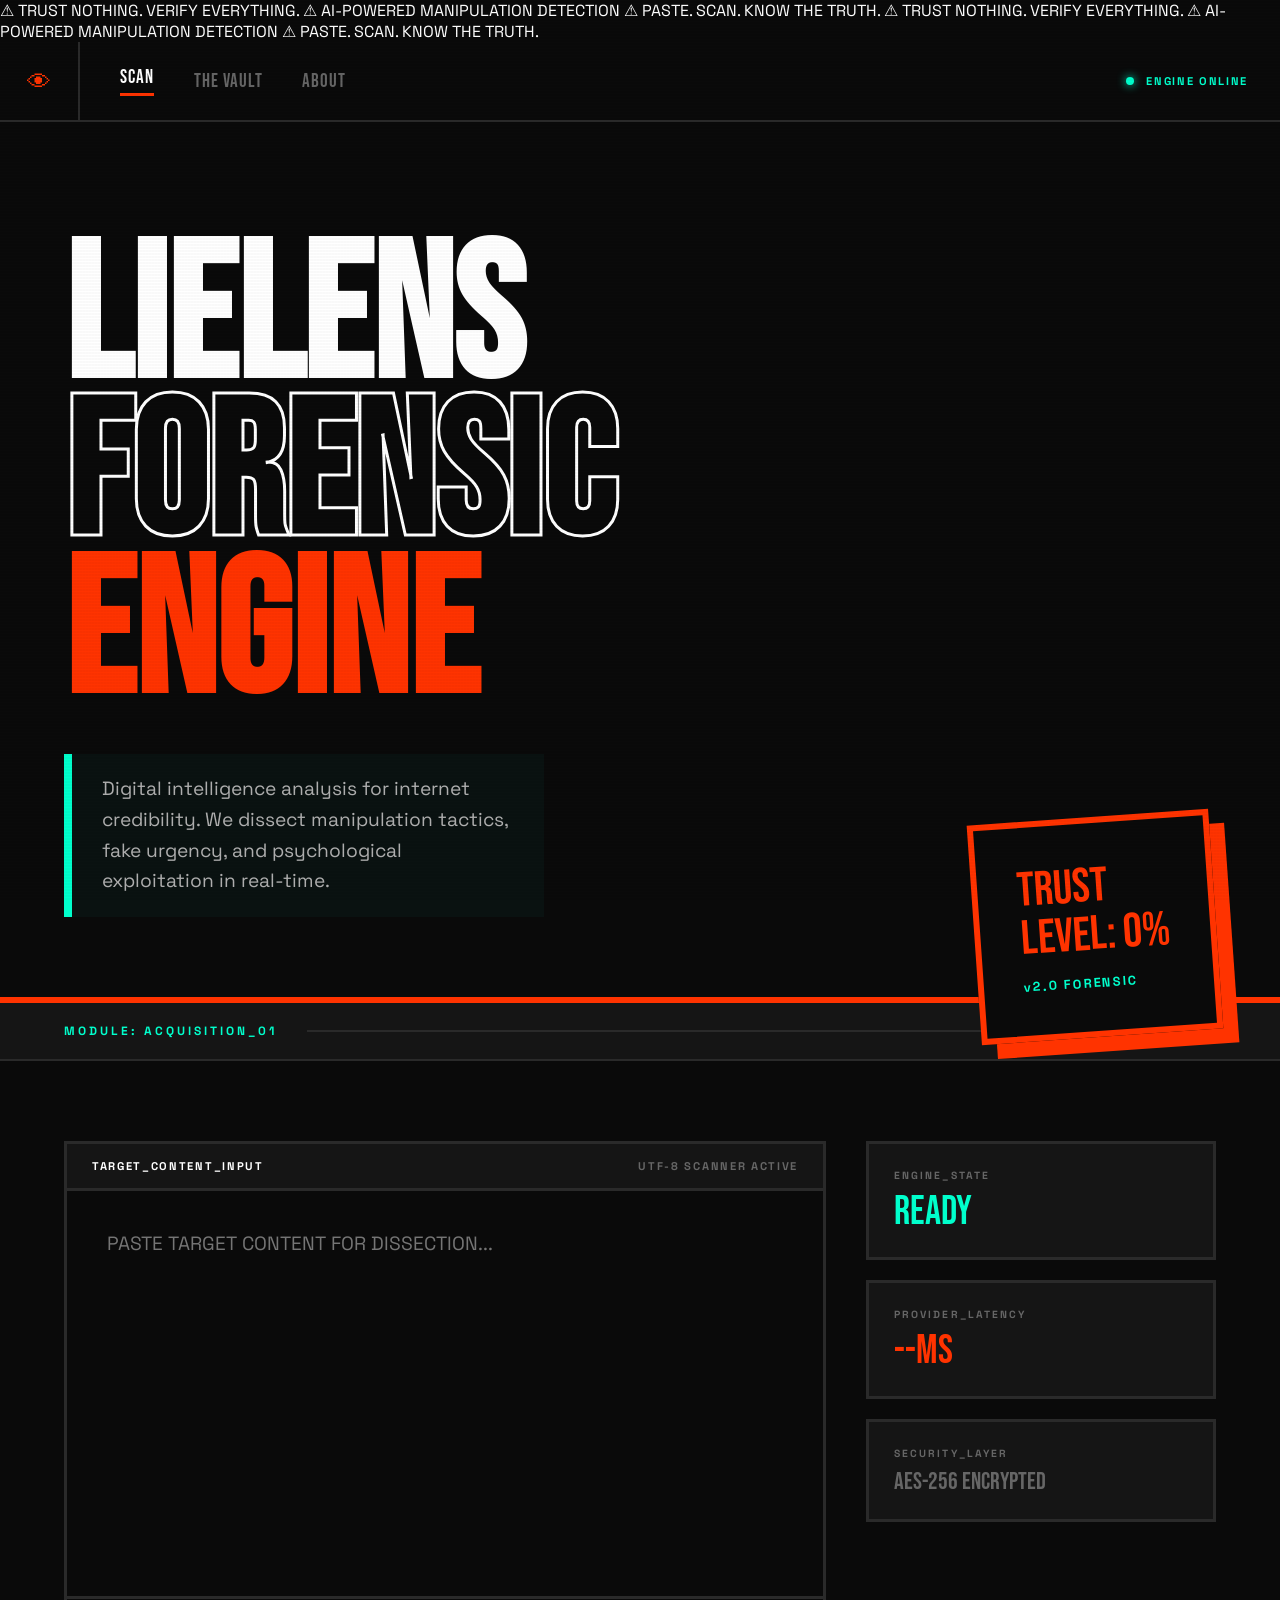
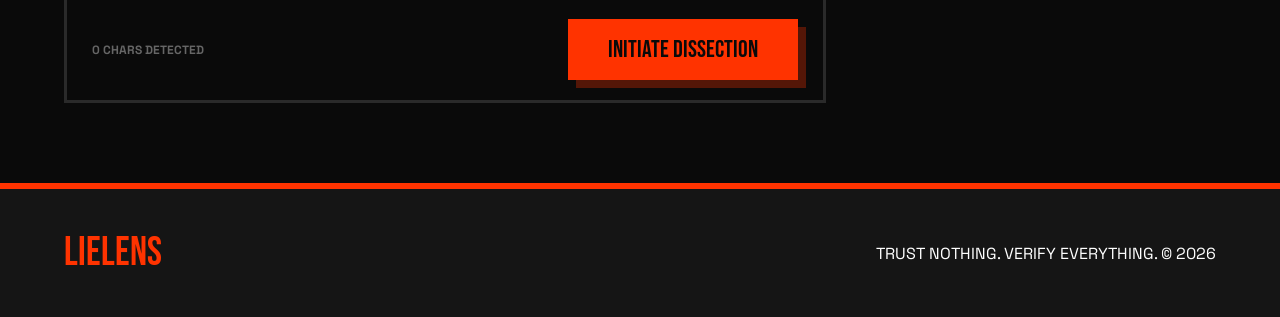
==== static/index.html @ 22c69332 "feat: finalize high-fidelity cyber-brutalist forensic engine v2.0" ====
<!DOCTYPE html>
<html lang="en">
<head>
    <meta charset="UTF-8">
    <meta name="viewport" content="width=device-width, initial-scale=1.0">
    <title>LIELENS | Digital Forensic Engine</title>
    <meta name="description" content="LieLens is an AI-powered internet credibility and manipulation analysis system. Detect scams, fake urgency, and manipulation in seconds.">
    <link rel="preconnect" href="https://fonts.googleapis.com">
    <link rel="preconnect" href="https://fonts.gstatic.com" crossorigin>
    <link href="https://fonts.googleapis.com/css2?family=Bebas+Neue&family=Space+Grotesk:wght@400;500;700&display=swap" rel="stylesheet">
    <script src="https://js.puter.com/v2/"></script>
    <link rel="stylesheet" href="/static/styles.css">
</head>
<body>

    <!-- TICKER BAR -->
    <div class="ticker-bar">
        <div class="ticker-content">
            <span>⚠ TRUST NOTHING. VERIFY EVERYTHING.</span>
            <span>⚠ AI-POWERED MANIPULATION DETECTION</span>
            <span>⚠ PASTE. SCAN. KNOW THE TRUTH.</span>
            <span>⚠ TRUST NOTHING. VERIFY EVERYTHING.</span>
            <span>⚠ AI-POWERED MANIPULATION DETECTION</span>
            <span>⚠ PASTE. SCAN. KNOW THE TRUTH.</span>
        </div>
    </div>

    <!-- NAV -->
    <nav class="nav-grid">
        <div class="nav-logo">
            <span class="logo-icon">👁</span>
        </div>
        <div class="nav-links">
            <a href="/static/index.html" class="nav-link active">SCAN</a>
            <a href="/static/vault.html" class="nav-link">THE VAULT</a>
            <a href="/static/about.html" class="nav-link">ABOUT</a>
        </div>
        <div class="nav-status">
            <span class="status-dot"></span> ENGINE ONLINE
        </div>
    </nav>

    <!-- HERO — ASYMMETRICAL POSTER -->
    <section class="hero">
        <div class="hero-content">
            <h1 class="hero-title">
                <span class="title-line">LIELENS</span>
                <span class="title-line title-outline">FORENSIC</span>
                <span class="title-line title-accent">ENGINE</span>
            </h1>
            <p class="hero-subtitle">Digital intelligence analysis for internet credibility. We dissect manipulation tactics, fake urgency, and psychological exploitation in real-time.</p>
        </div>
        
        <div class="hero-badge">
            <div class="badge-inner">
                <span class="badge-text" style="font-family: var(--font-display); font-size: 3rem; color: var(--neon-red); line-height: 1;">TRUST<br>LEVEL: 0%</span>
                <span class="badge-version" style="display: block; font-family: var(--font-body); font-weight: 700; font-size: 0.8rem; letter-spacing: 0.15em; color: var(--neon-cyan); margin-top: 15px;">v2.0 FORENSIC</span>
            </div>
        </div>
    </section>

    <!-- SECTION DIVIDER -->
    <div class="section-divider">
        <span class="divider-label">MODULE: ACQUISITION_01</span>
        <div style="height: 2px; background: var(--border-dim); width: 100%;"></div>
        <span class="divider-label">STATUS: READY</span>
    </div>

    <!-- INSTRUMENT PANEL -->
    <section class="analysis-section">
        <div class="input-panel">
            <div class="panel-header">
                <div class="panel-tag">TARGET_CONTENT_INPUT</div>
                <div class="panel-tag" style="color: var(--text-dim);">UTF-8 SCANNER ACTIVE</div>
            </div>
            
            <textarea id="target-content" placeholder="PASTE TARGET CONTENT FOR DISSECTION..."></textarea>
            
            <div class="input-footer" style="padding: 20px 25px; border-top: 3px solid var(--border-dim); display: flex; justify-content: space-between; align-items: center;">
                <div id="char-count" class="char-count" style="font-family: var(--font-body); font-size: 0.75rem; color: var(--text-dim); font-weight: 700;">0 CHARS DETECTED</div>
                <button class="analyze-btn" id="analyze-btn">INITIATE DISSECTION</button>
            </div>
        </div>

        <aside class="input-sidebar">
            <div class="sidebar-module">
                <span class="module-label">ENGINE_STATE</span>
                <span id="state-val" class="module-value" style="color: var(--neon-cyan);">READY</span>
            </div>
            <div class="sidebar-module">
                <span class="module-label">PROVIDER_LATENCY</span>
                <span id="latency-val" class="module-value">--ms</span>
            </div>
            <div class="sidebar-module">
                <span class="module-label">SECURITY_LAYER</span>
                <span class="module-value" style="font-size: 1.5rem; color: var(--text-dim);">AES-256 ENCRYPTED</span>
            </div>
        </aside>
    </section>

    <!-- RESULTS -->
    <div id="results-section" class="results-section hidden">
        
        <!-- DIVIDER -->
        <div class="section-divider">
            <div class="divider-label">FORENSIC REPORT</div>
            <div class="divider-line red"></div>
        </div>

        <!-- SCORE GRID -->
        <div class="score-grid">
            <div class="score-card" id="credibility-card">
                <div class="score-label">CREDIBILITY</div>
                <div class="score-value" id="credibility-score">--</div>
                <div class="score-bar-track">
                    <div class="score-bar-fill" id="credibility-bar"></div>
                </div>
            </div>
            <div class="score-card" id="manipulation-card">
                <div class="score-label">MANIPULATION</div>
                <div class="score-value" id="manipulation-score">--</div>
                <div class="score-bar-track">
                    <div class="score-bar-fill" id="manipulation-bar"></div>
                </div>
            </div>
            <div class="score-card" id="ai-card">
                <div class="score-label">AI-GENERATED</div>
                <div class="score-value" id="ai-score">--</div>
                <div class="score-bar-track">
                    <div class="score-bar-fill" id="ai-bar"></div>
                </div>
            </div>
            <div class="score-card risk-card" id="risk-card">
                <div class="score-label">RISK LEVEL</div>
                <div class="risk-badge" id="risk-badge">--</div>
            </div>
        </div>

        <!-- TACTICS -->
        <div class="tactics-panel">
            <div class="panel-header">
                <span class="panel-tag cyan">DETECTED</span>
                <span class="panel-label">MANIPULATION TACTICS</span>
            </div>
            <div class="tactics-grid" id="tactics-grid">
                <!-- Filled by JS -->
            </div>
        </div>

        <!-- REASONING -->
        <div class="reasoning-panel">
            <div class="panel-header">
                <span class="panel-tag cyan">OUTPUT</span>
                <span class="panel-label">REASONING ENGINE</span>
            </div>
            <div class="reasoning-content" id="reasoning-content">
                <!-- Filled by JS -->
            </div>
        </div>
    </div>

    <!-- LOADING OVERLAY -->
    <div id="loading-overlay" class="loading-overlay hidden">
        <div class="loading-content">
            <div class="scanner-lines"></div>
            <div class="loading-text">
                <span class="loading-title">SCANNING TARGET</span>
                <span class="loading-sub" id="loading-status">INITIALIZING FORENSIC ENGINE...</span>
            </div>
        </div>
    </div>

    <!-- FOOTER -->
    <footer class="footer-grid">
        <div class="footer-brand">LIELENS</div>
        <div class="footer-copy">TRUST NOTHING. VERIFY EVERYTHING. © 2026</div>
    </footer>

    <script src="/static/app.js"></script>
</body>
</html>
---- static/styles.css ----
/* 
   LIELENS FORENSIC ENGINE — MASTER STYLESHEET 
   AESTHETIC: CYBER BRUTALIST / INDUSTRIAL FORENSIC
*/

:root {
    /* COLORS — VOID & NEON */
    --bg-void: #0a0a0a;
    --bg-charcoal: #151515;
    --text-primary: #ffffff;
    --text-secondary: #b0b0b0;
    --text-dim: #666666;
    
    --neon-red: #ff3300;
    --neon-red-dim: #881100;
    --neon-cyan: #00ffcc;
    --neon-cyan-dim: #008866;
    
    --border-dim: #2a2a2a;
    
    /* TYPOGRAPHY */
    --font-display: 'Bebas Neue', sans-serif;
    --font-body: 'Space Grotesk', sans-serif;
}

/* ============================
   CORE RESET & TEXTURE
   ============================ */
* {
    margin: 0;
    padding: 0;
    box-sizing: border-box;
}

body {
    background-color: var(--bg-void);
    color: var(--text-primary);
    font-family: var(--font-body);
    overflow-x: hidden;
    -webkit-font-smoothing: antialiased;
    position: relative;
}

/* NOISE & GRAIN OVERLAY */
body::before {
    content: "";
    position: fixed;
    top: -100%;
    left: -100%;
    width: 300%;
    height: 300%;
    background-image: url("https://www.transparenttextures.com/patterns/asfalt-dark.png");
    opacity: 0.15;
    pointer-events: none;
    z-index: 9999;
}

/* SCANLINE EFFECT */
body::after {
    content: "";
    position: fixed;
    top: 0;
    left: 0;
    width: 100%;
    height: 100%;
    background: linear-gradient(
        rgba(18, 16, 16, 0) 50%, 
        rgba(0, 0, 0, 0.1) 50%
    ), linear-gradient(
        90deg, 
        rgba(255, 0, 0, 0.02), 
        rgba(0, 255, 0, 0.01), 
        rgba(0, 0, 255, 0.02)
    );
    background-size: 100% 3px, 3px 100%;
    pointer-events: none;
    z-index: 9998;
    opacity: 0.2;
}

::selection {
    background: var(--neon-red);
    color: var(--bg-void);
}

/* ============================
   NAVIGATION
   ============================ */
.nav-grid {
    display: grid;
    grid-template-columns: 80px 1fr 200px;
    height: 80px;
    border-bottom: 2px solid var(--border-dim);
    background: var(--bg-void);
    position: sticky;
    top: 0;
    z-index: 1000;
}

.nav-logo {
    display: flex;
    align-items: center;
    justify-content: center;
    border-right: 2px solid var(--border-dim);
    font-size: 1.5rem;
    color: var(--neon-red);
}

.nav-links {
    display: flex;
    align-items: center;
    padding-left: 40px;
}

.nav-link {
    font-family: var(--font-display);
    font-size: 1.2rem;
    color: var(--text-dim);
    text-decoration: none;
    margin-right: 40px;
    letter-spacing: 0.05em;
    transition: color 0.2s;
}

.nav-link:hover, .nav-link.active {
    color: var(--text-primary);
}

.nav-link.active {
    border-bottom: 3px solid var(--neon-red);
    padding-bottom: 4px;
}

.nav-status {
    display: flex;
    align-items: center;
    justify-content: flex-end;
    padding-right: 32px;
    font-size: 0.7rem;
    font-weight: 700;
    letter-spacing: 0.15em;
    color: var(--neon-cyan);
}

.status-dot {
    width: 8px;
    height: 8px;
    background: var(--neon-cyan);
    border-radius: 50%;
    margin-right: 12px;
    box-shadow: 0 0 10px var(--neon-cyan);
    animation: pulse 2s infinite;
}

@keyframes pulse {
    0% { opacity: 1; }
    50% { opacity: 0.4; }
    100% { opacity: 1; }
}

/* ============================
   HERO SECTIONS
   ============================ */
.hero, .vault-hero, .about-hero {
    position: relative;
    padding: 120px 64px 80px;
    border-bottom: 6px solid var(--neon-red);
    min-height: 80vh;
    display: grid;
    grid-template-columns: 1fr 1fr;
    align-items: center;
    gap: 60px;
}

.hero-content {
    grid-column: 1 / -1;
    max-width: 1400px;
}

@media (min-width: 1200px) {
    .hero-content { grid-column: 1 / 2; }
}

.hero-title {
    font-family: var(--font-display);
    line-height: 0.82;
    letter-spacing: -0.02em;
    margin-bottom: 40px;
}

.title-line {
    display: block;
    font-size: clamp(80px, 15vw, 200px);
    color: var(--text-primary);
    text-transform: uppercase;
}

.title-outline {
    -webkit-text-stroke: 3px var(--text-primary);
    color: transparent;
}

.title-accent {
    color: var(--neon-red);
}

.hero-subtitle {
    font-family: var(--font-body);
    font-size: 1.2rem;
    line-height: 1.6;
    color: var(--text-secondary);
    max-width: 480px;
    border-left: 8px solid var(--neon-cyan);
    padding: 20px 30px;
    background: rgba(0, 255, 204, 0.03);
}

.hero-badge {
    position: absolute;
    right: 64px;
    bottom: -40px;
    z-index: 10;
    transform: rotate(-4deg);
}

.badge-inner {
    border: 6px solid var(--neon-red);
    padding: 40px;
    background: var(--bg-void);
    box-shadow: 15px 15px 0px var(--neon-red);
}

/* ============================
   LOADING OVERLAY — SCANNER
   ============================ */
.loading-overlay {
    position: fixed;
    inset: 0;
    background: rgba(10, 10, 10, 0.98);
    z-index: 5000;
    display: flex;
    align-items: center;
    justify-content: center;
    backdrop-filter: blur(20px);
}

.loading-overlay.hidden { display: none !important; }

.scanner-lines {
    width: 300px;
    height: 4px;
    background: var(--neon-red);
    margin: 0 auto 40px;
    box-shadow: 0 0 20px var(--neon-red), 0 0 40px rgba(255, 51, 0, 0.4);
    animation: scanner-sweep 1.5s ease-in-out infinite;
}

@keyframes scanner-sweep {
    0%, 100% { transform: scaleX(0.2); opacity: 0.5; }
    50% { transform: scaleX(1.2); opacity: 1; }
}

.loading-title {
    font-family: var(--font-display);
    font-size: 4rem;
    color: var(--neon-red);
    letter-spacing: 0.1em;
}

/* ============================
   REPORT INTERNALS
   ============================ */
.report-grid {
    display: grid;
    grid-template-columns: 1fr 300px;
    gap: 60px;
    margin-top: 40px;
}

.detail-section { margin-bottom: 50px; }

.detail-label {
    font-family: var(--font-body);
    font-weight: 700;
    font-size: 0.8rem;
    color: var(--neon-cyan);
    margin-bottom: 20px;
    letter-spacing: 0.15em;
    display: block;
}

.detail-text {
    font-size: 1.1rem;
    line-height: 1.8;
    color: var(--text-secondary);
}

.reasoning-box {
    background: var(--bg-charcoal);
    border-left: 6px solid var(--neon-red);
    padding: 30px;
    font-size: 1rem;
    line-height: 1.8;
    color: var(--text-secondary);
}

.sidebar-card {
    padding: 25px;
    border: 2px solid var(--border-dim);
    margin-bottom: 20px;
    text-align: center;
}

.card-val {
    font-family: var(--font-display);
    font-size: 3rem;
    color: var(--neon-red);
}

/* ============================
   SECTION DIVIDERS
   ============================ */
.section-divider {
    display: grid;
    grid-template-columns: auto 1fr auto;
    align-items: center;
    gap: 30px;
    padding: 20px 64px;
    background: var(--bg-charcoal);
    border-bottom: 2px solid var(--border-dim);
}

.divider-label {
    font-family: var(--font-body);
    font-weight: 700;
    font-size: 0.75rem;
    letter-spacing: 0.25em;
    color: var(--neon-cyan);
}

/* ============================
   DASHBOARD / SCANNER
   ============================ */
.analysis-section {
    padding: 80px 64px;
    display: grid;
    grid-template-columns: 1fr 350px;
    gap: 40px;
    max-width: 1600px;
    margin: 0 auto;
}

.input-panel {
    border: 3px solid var(--border-dim);
    background: var(--bg-void);
    position: relative;
}

.panel-header {
    background: var(--bg-charcoal);
    padding: 15px 25px;
    border-bottom: 3px solid var(--border-dim);
    display: flex;
    justify-content: space-between;
}

.panel-tag {
    font-family: var(--font-body);
    font-weight: 700;
    font-size: 0.7rem;
    letter-spacing: 0.15em;
}

textarea {
    width: 100%;
    border: none;
    background: transparent;
    min-height: 400px;
    padding: 40px;
    font-size: 1.2rem;
    color: var(--text-primary);
    font-family: var(--font-body);
    resize: none;
    outline: none;
}

.analyze-btn {
    background: var(--neon-red);
    color: var(--bg-void);
    border: none;
    padding: 16px 40px;
    font-family: var(--font-display);
    font-size: 1.5rem;
    cursor: pointer;
    box-shadow: 8px 8px 0px rgba(255, 51, 0, 0.3);
    transition: transform 0.1s;
}

.analyze-btn:hover {
    transform: translate(-2px, -2px);
    box-shadow: 10px 10px 0px rgba(255, 51, 0, 0.4);
}

.input-sidebar {
    display: flex;
    flex-direction: column;
    gap: 20px;
}

.sidebar-module {
    border: 3px solid var(--border-dim);
    padding: 25px;
    background: var(--bg-charcoal);
}

.module-label {
    font-size: 0.65rem;
    font-weight: 700;
    letter-spacing: 0.2em;
    color: var(--text-dim);
    margin-bottom: 10px;
    display: block;
}

.module-value {
    font-family: var(--font-display);
    font-size: 2.5rem;
    color: var(--neon-red);
    line-height: 1;
}

/* ============================
   RESULTS
   ============================ */
.results-section {
    padding-bottom: 80px;
}

.results-section.hidden {
    display: none;
}

.score-grid {
    display: grid;
    grid-template-columns: repeat(4, 1fr);
    border-bottom: 3px solid var(--border-dim);
}

.score-card {
    padding: 60px 40px;
    border-right: 3px solid var(--border-dim);
    text-align: center;
}

.score-card:last-child {
    border-right: none;
}

.score-label {
    font-family: var(--font-body);
    font-weight: 700;
    font-size: 0.8rem;
    color: var(--text-dim);
    margin-bottom: 20px;
    letter-spacing: 0.1em;
}

.score-value {
    font-family: var(--font-display);
    font-size: 6rem;
    color: var(--neon-red);
    line-height: 1;
}

.tactic-chip {
    padding: 10px 20px;
    border: 2px solid var(--neon-cyan);
    color: var(--neon-cyan);
    font-family: var(--font-body);
    font-weight: 700;
    font-size: 0.8rem;
    text-transform: uppercase;
    margin: 5px;
    display: inline-block;
}

.tactic-chip.danger {
    border-color: var(--neon-red);
    color: var(--neon-red);
}

/* ============================
   VAULT — EVIDENCE LOCKER
   ============================ */
.vault-grid {
    display: grid;
    grid-template-columns: repeat(auto-fill, minmax(400px, 1fr));
    border-top: 4px solid var(--border-dim);
}

.case-file {
    border-right: 3px solid var(--border-dim);
    border-bottom: 3px solid var(--border-dim);
    padding: 80px 40px;
    background: var(--bg-void);
    position: relative;
    cursor: pointer;
    transition: background 0.2s;
}

.case-file:hover {
    background: var(--bg-charcoal);
}

.evidence-tag {
    position: absolute;
    top: 0;
    left: 40px;
    background: var(--neon-red);
    color: var(--bg-void);
    font-family: var(--font-body);
    font-weight: 800;
    font-size: 0.65rem;
    padding: 4px 12px;
}

.case-meta {
    display: flex;
    justify-content: space-between;
    align-items: flex-end;
    margin-bottom: 30px;
    border-bottom: 1px solid var(--border-dim);
    padding-bottom: 15px;
}

.case-risk {
    font-family: var(--font-display);
    font-size: 2.5rem;
    color: var(--neon-red);
}

/* ============================
   MANIFESTO — ABOUT PAGE
   ============================ */
.manifesto-grid {
    display: grid;
    grid-template-columns: 1fr 1fr;
    border-top: 4px solid var(--border-dim);
}

.manifesto-section {
    padding: 120px 60px;
    border-right: 3px solid var(--border-dim);
    border-bottom: 3px solid var(--border-dim);
}

.section-num {
    font-family: var(--font-display);
    font-size: 10rem;
    color: var(--neon-red);
    opacity: 0.15;
    line-height: 0.7;
    margin-bottom: 40px;
}

/* ============================
   MODALS
   ============================ */
.modal-overlay {
    position: fixed;
    inset: 0;
    background: rgba(0,0,0,0.95);
    z-index: 5000;
    display: flex;
    align-items: center;
    justify-content: center;
    backdrop-filter: blur(10px);
}

.modal-overlay.hidden { display: none !important; }

.modal-content {
    background: var(--bg-void);
    border: 4px solid var(--neon-red);
    width: 90%;
    max-width: 1200px;
    max-height: 90vh;
    overflow-y: auto;
    padding: 60px;
    position: relative;
}

/* ============================
   FOOTER
   ============================ */
.footer-grid {
    display: flex;
    justify-content: space-between;
    align-items: center;
    padding: 40px 64px;
    border-top: 6px solid var(--neon-red);
    background: var(--bg-charcoal);
}

.footer-brand {
    font-family: var(--font-display);
    font-size: 2.5rem;
    color: var(--neon-red);
}

/* ============================
   RESPONSIVE
   ============================ */
@media (max-width: 900px) {
    .hero, .analysis-section, .score-grid, .manifesto-grid {
        grid-template-columns: 1fr;
    }
    .hero { padding: 80px 24px; }
    .analysis-section { padding: 40px 24px; }
    .nav-grid { grid-template-columns: 60px 1fr; }
    .nav-status { display: none; }
}
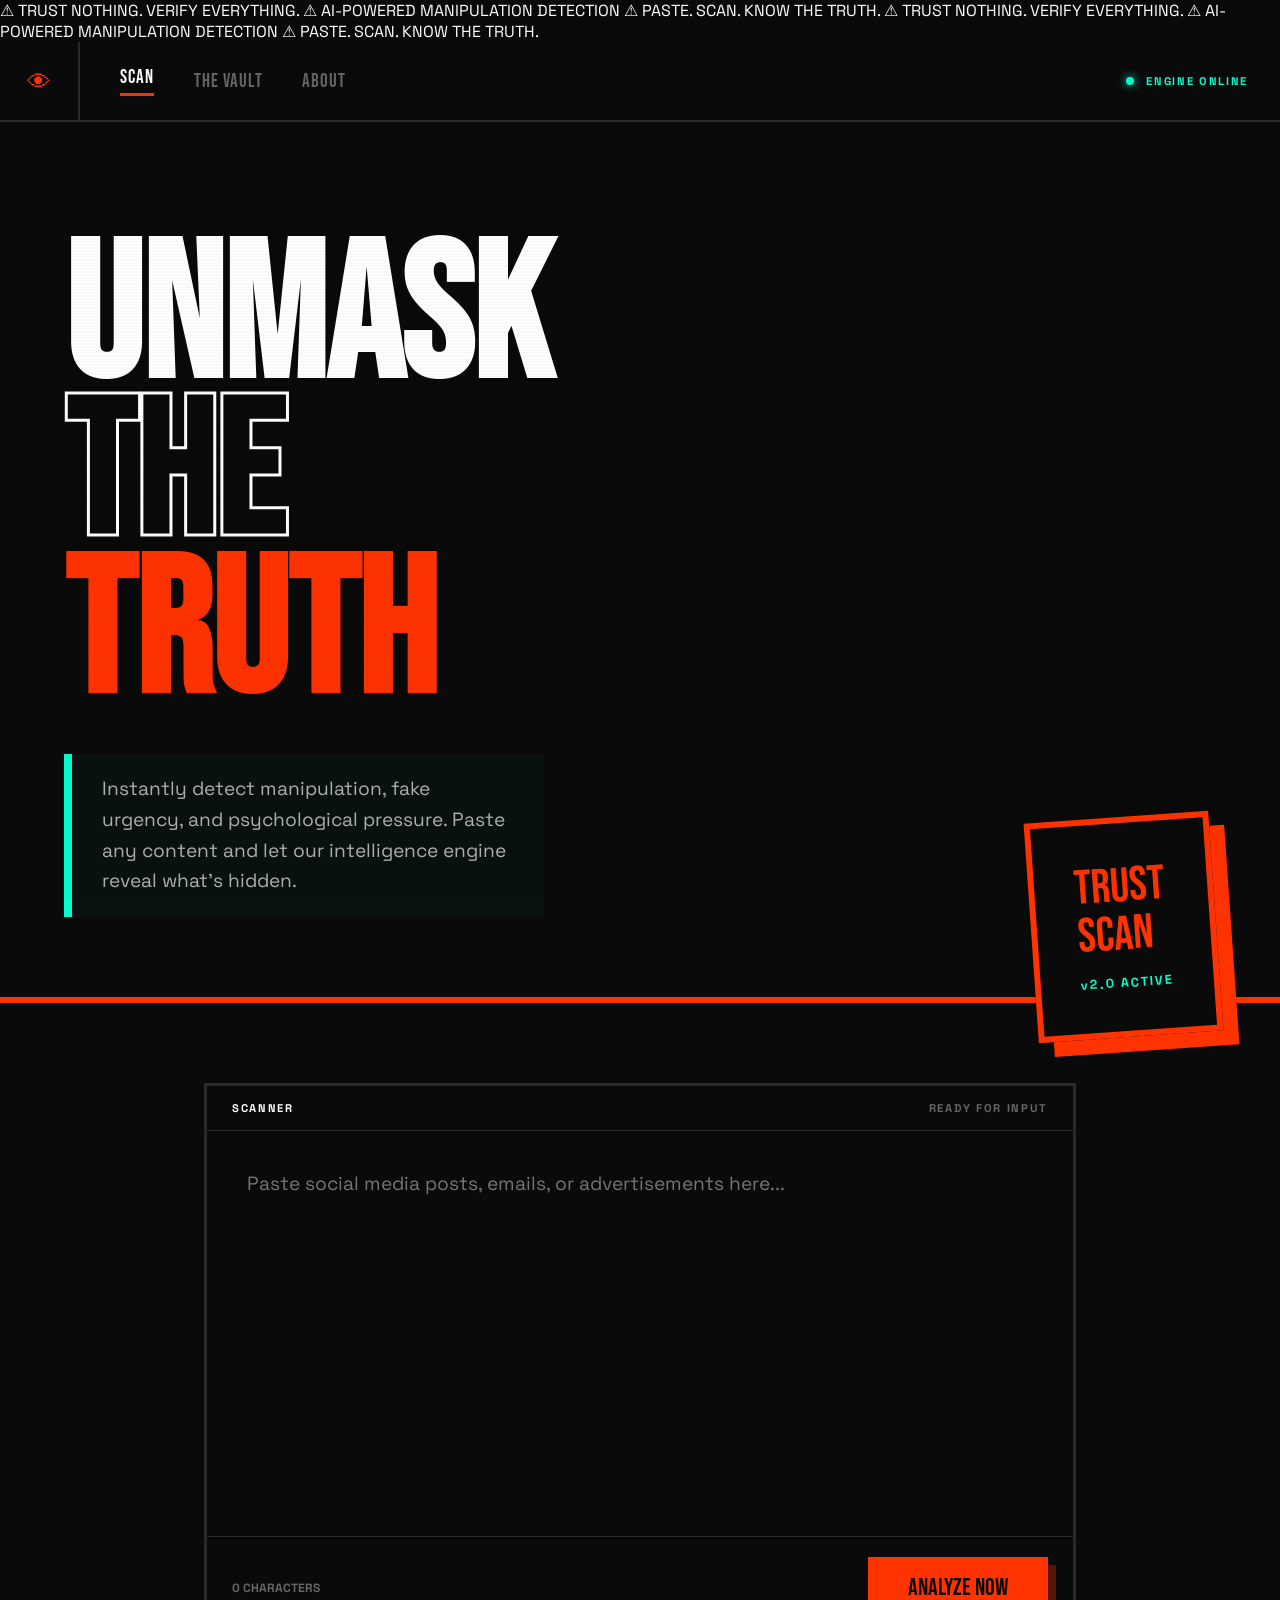
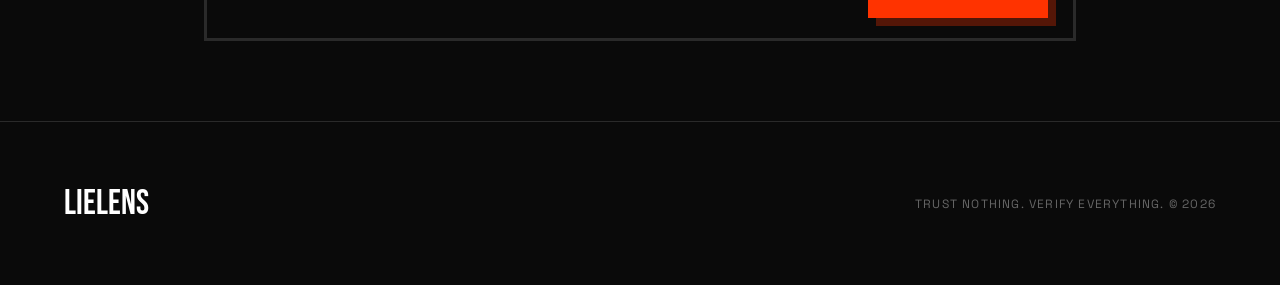
==== commit f072b0e7: "design: pivot to sleek and human-understandable interface" ====
--- a/static/index.html
+++ b/static/index.html
@@ -40,62 +40,40 @@
         </div>
     </nav>
 
-    <!-- HERO — ASYMMETRICAL POSTER -->
+    <!-- HERO -->
     <section class="hero">
         <div class="hero-content">
             <h1 class="hero-title">
-                <span class="title-line">LIELENS</span>
-                <span class="title-line title-outline">FORENSIC</span>
-                <span class="title-line title-accent">ENGINE</span>
+                <span class="title-line">UNMASK</span>
+                <span class="title-line title-outline">THE</span>
+                <span class="title-line title-accent">TRUTH</span>
             </h1>
-            <p class="hero-subtitle">Digital intelligence analysis for internet credibility. We dissect manipulation tactics, fake urgency, and psychological exploitation in real-time.</p>
+            <p class="hero-subtitle">Instantly detect manipulation, fake urgency, and psychological pressure. Paste any content and let our intelligence engine reveal what's hidden.</p>
         </div>
         
         <div class="hero-badge">
             <div class="badge-inner">
-                <span class="badge-text" style="font-family: var(--font-display); font-size: 3rem; color: var(--neon-red); line-height: 1;">TRUST<br>LEVEL: 0%</span>
-                <span class="badge-version" style="display: block; font-family: var(--font-body); font-weight: 700; font-size: 0.8rem; letter-spacing: 0.15em; color: var(--neon-cyan); margin-top: 15px;">v2.0 FORENSIC</span>
+                <span class="badge-text" style="font-family: var(--font-display); font-size: 3rem; color: var(--neon-red); line-height: 1;">TRUST<br>SCAN</span>
+                <span class="badge-version" style="display: block; font-family: var(--font-body); font-weight: 700; font-size: 0.8rem; letter-spacing: 0.15em; color: var(--neon-cyan); margin-top: 15px;">v2.0 ACTIVE</span>
             </div>
         </div>
     </section>
 
-    <!-- SECTION DIVIDER -->
-    <div class="section-divider">
-        <span class="divider-label">MODULE: ACQUISITION_01</span>
-        <div style="height: 2px; background: var(--border-dim); width: 100%;"></div>
-        <span class="divider-label">STATUS: READY</span>
-    </div>
-
-    <!-- INSTRUMENT PANEL -->
-    <section class="analysis-section">
+    <!-- ANALYSIS SECTION -->
+    <section class="analysis-section" style="grid-template-columns: 1fr; max-width: 1000px;">
         <div class="input-panel">
-            <div class="panel-header">
-                <div class="panel-tag">TARGET_CONTENT_INPUT</div>
-                <div class="panel-tag" style="color: var(--text-dim);">UTF-8 SCANNER ACTIVE</div>
+            <div class="panel-header" style="background: transparent; border-bottom: 1px solid var(--border-dim);">
+                <div class="panel-tag">SCANNER</div>
+                <div class="panel-tag" style="color: var(--text-dim);">READY FOR INPUT</div>
             </div>
             
-            <textarea id="target-content" placeholder="PASTE TARGET CONTENT FOR DISSECTION..."></textarea>
+            <textarea id="target-content" placeholder="Paste social media posts, emails, or advertisements here..."></textarea>
             
-            <div class="input-footer" style="padding: 20px 25px; border-top: 3px solid var(--border-dim); display: flex; justify-content: space-between; align-items: center;">
-                <div id="char-count" class="char-count" style="font-family: var(--font-body); font-size: 0.75rem; color: var(--text-dim); font-weight: 700;">0 CHARS DETECTED</div>
-                <button class="analyze-btn" id="analyze-btn">INITIATE DISSECTION</button>
+            <div class="input-footer" style="padding: 20px 25px; border-top: 1px solid var(--border-dim); display: flex; justify-content: space-between; align-items: center;">
+                <div id="char-count" style="font-family: var(--font-body); font-size: 0.75rem; color: var(--text-dim); font-weight: 700;">0 CHARACTERS</div>
+                <button class="analyze-btn" id="analyze-btn">ANALYZE NOW</button>
             </div>
         </div>
-
-        <aside class="input-sidebar">
-            <div class="sidebar-module">
-                <span class="module-label">ENGINE_STATE</span>
-                <span id="state-val" class="module-value" style="color: var(--neon-cyan);">READY</span>
-            </div>
-            <div class="sidebar-module">
-                <span class="module-label">PROVIDER_LATENCY</span>
-                <span id="latency-val" class="module-value">--ms</span>
-            </div>
-            <div class="sidebar-module">
-                <span class="module-label">SECURITY_LAYER</span>
-                <span class="module-value" style="font-size: 1.5rem; color: var(--text-dim);">AES-256 ENCRYPTED</span>
-            </div>
-        </aside>
     </section>
 
     <!-- RESULTS -->
--- a/static/styles.css
+++ b/static/styles.css
@@ -540,54 +540,134 @@
 }
 
 /* ============================
-   MANIFESTO — ABOUT PAGE
+   VAULT — REFINED ARCHIVE
+   ============================ */
+.vault-grid {
+    display: grid;
+    grid-template-columns: repeat(auto-fill, minmax(450px, 1fr));
+    border-top: 1px solid var(--border-dim);
+}
+
+.case-file {
+    border-right: 1px solid var(--border-dim);
+    border-bottom: 1px solid var(--border-dim);
+    padding: 60px 50px;
+    background: var(--bg-void);
+    transition: all 0.3s ease;
+}
+
+.case-file:hover {
+    background: var(--bg-charcoal);
+    transform: translateY(-4px);
+}
+
+.case-meta {
+    display: flex;
+    justify-content: space-between;
+    align-items: center;
+    margin-bottom: 25px;
+}
+
+.case-risk {
+    font-family: var(--font-display);
+    font-size: 2.5rem;
+    color: var(--neon-red);
+}
+
+.case-tag {
+    font-family: var(--font-body);
+    font-weight: 700;
+    font-size: 0.7rem;
+    letter-spacing: 0.1em;
+    color: var(--text-dim);
+    text-transform: uppercase;
+}
+
+.case-title {
+    font-size: 3rem;
+    margin-bottom: 20px;
+    line-height: 1;
+}
+
+.case-summary {
+    font-size: 1.1rem;
+    line-height: 1.6;
+    color: var(--text-secondary);
+}
+
+/* ============================
+   MANIFESTO — HUMAN CENTRIC
    ============================ */
 .manifesto-grid {
     display: grid;
     grid-template-columns: 1fr 1fr;
-    border-top: 4px solid var(--border-dim);
+    border-top: 1px solid var(--border-dim);
 }
 
 .manifesto-section {
-    padding: 120px 60px;
-    border-right: 3px solid var(--border-dim);
-    border-bottom: 3px solid var(--border-dim);
+    padding: 120px 80px;
+    border-right: 1px solid var(--border-dim);
+    border-bottom: 1px solid var(--border-dim);
 }
 
 .section-num {
     font-family: var(--font-display);
-    font-size: 10rem;
-    color: var(--neon-red);
-    opacity: 0.15;
-    line-height: 0.7;
-    margin-bottom: 40px;
-}
-
-/* ============================
-   MODALS
+    font-size: 4rem;
+    color: var(--neon-cyan);
+    margin-bottom: 20px;
+}
+
+.section-title {
+    font-size: 4rem;
+    line-height: 0.9;
+    margin-bottom: 30px;
+}
+
+.section-text {
+    font-size: 1.25rem;
+    line-height: 1.8;
+    color: var(--text-secondary);
+}
+
+/* ============================
+   MODALS — REFINED
    ============================ */
 .modal-overlay {
     position: fixed;
     inset: 0;
-    background: rgba(0,0,0,0.95);
+    background: rgba(0, 0, 0, 0.92);
     z-index: 5000;
     display: flex;
     align-items: center;
     justify-content: center;
-    backdrop-filter: blur(10px);
+    backdrop-filter: blur(20px);
 }
 
 .modal-overlay.hidden { display: none !important; }
 
 .modal-content {
     background: var(--bg-void);
-    border: 4px solid var(--neon-red);
+    border: 1px solid var(--border-dim);
     width: 90%;
-    max-width: 1200px;
-    max-height: 90vh;
+    max-width: 1000px;
+    max-height: 85vh;
     overflow-y: auto;
-    padding: 60px;
+    padding: 80px 60px;
     position: relative;
+    box-shadow: 0 40px 100px rgba(0,0,0,0.8);
+}
+
+.close-modal {
+    position: absolute;
+    top: 30px;
+    right: 40px;
+    background: transparent;
+    border: none;
+    color: var(--text-dim);
+    font-size: 0.8rem;
+    font-weight: 700;
+    cursor: pointer;
+    letter-spacing: 0.2em;
 }
 
 /* ============================
@@ -597,15 +677,20 @@
     display: flex;
     justify-content: space-between;
     align-items: center;
-    padding: 40px 64px;
-    border-top: 6px solid var(--neon-red);
-    background: var(--bg-charcoal);
+    padding: 60px 64px;
+    border-top: 1px solid var(--border-dim);
 }
 
 .footer-brand {
     font-family: var(--font-display);
-    font-size: 2.5rem;
-    color: var(--neon-red);
+    font-size: 2.2rem;
+    color: var(--text-primary);
+}
+
+.footer-copy {
+    font-size: 0.75rem;
+    color: var(--text-dim);
+    letter-spacing: 0.1em;
 }
 
 /* ============================
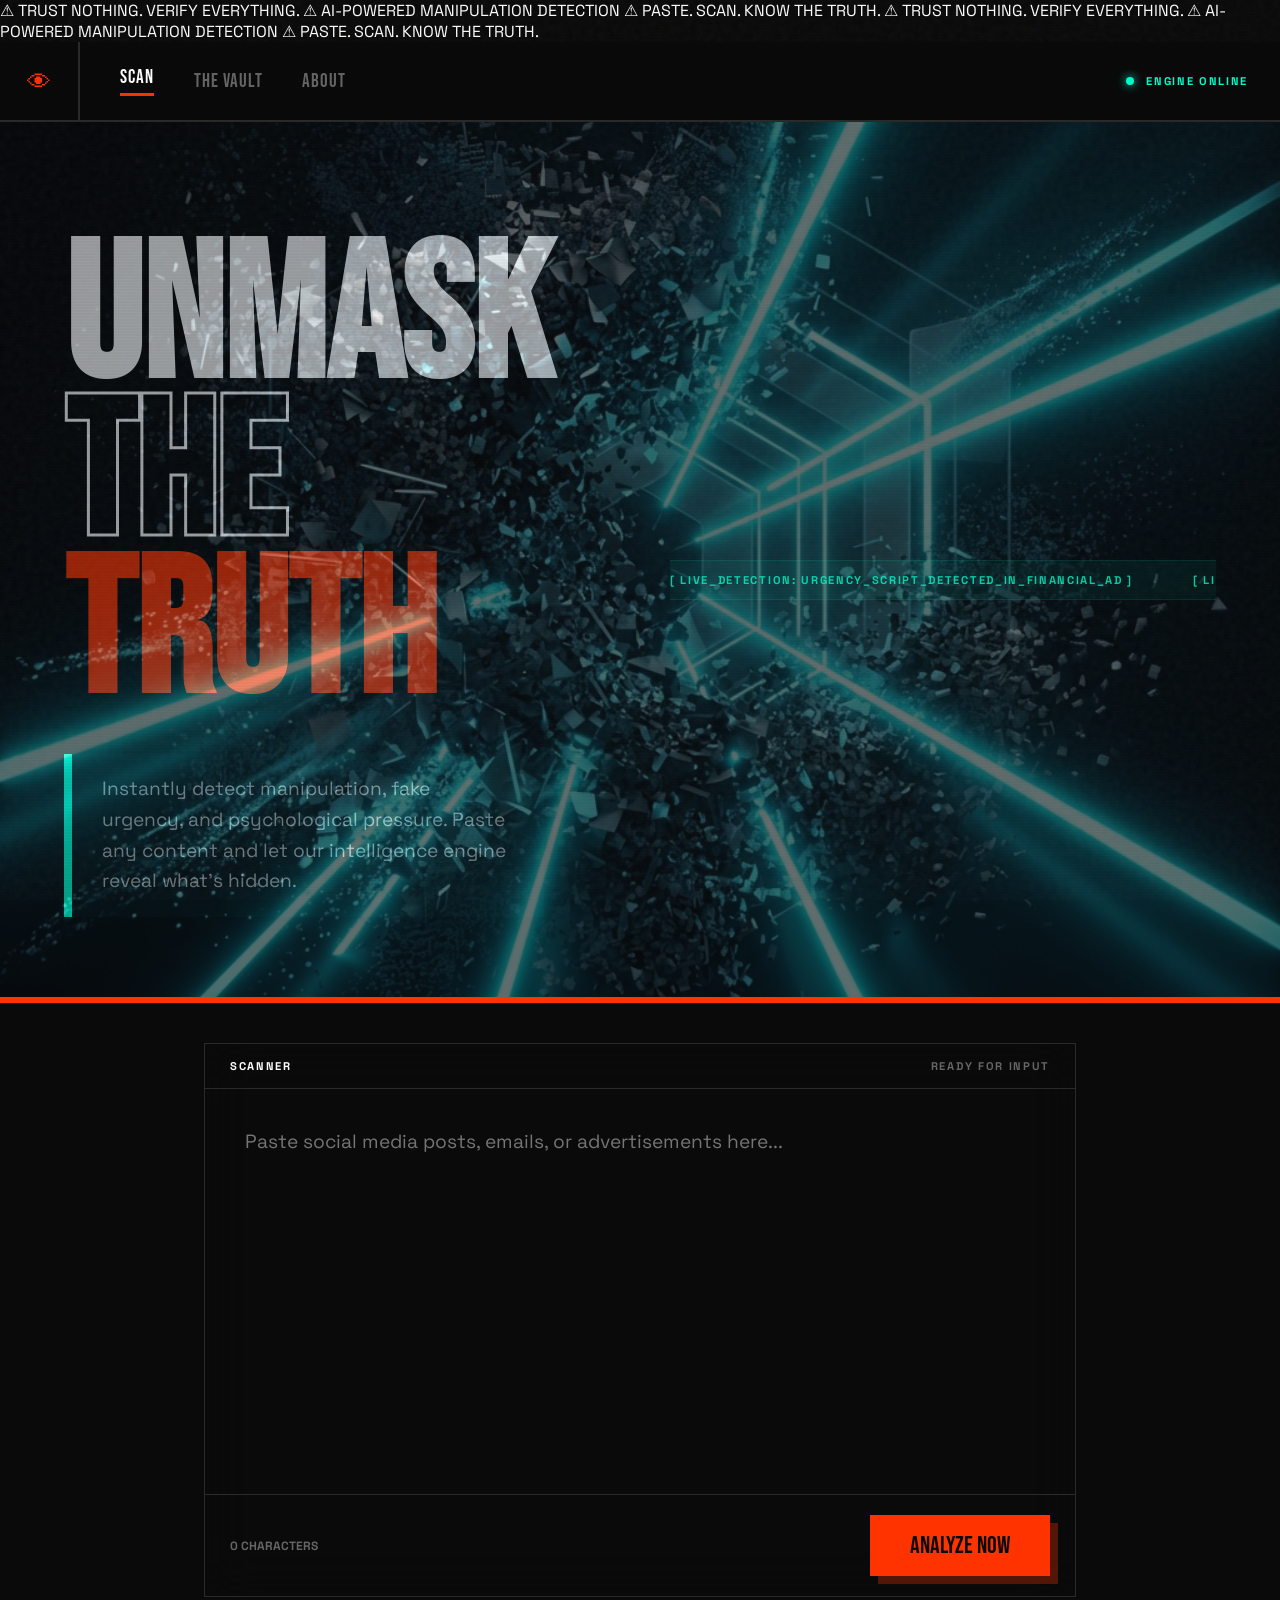
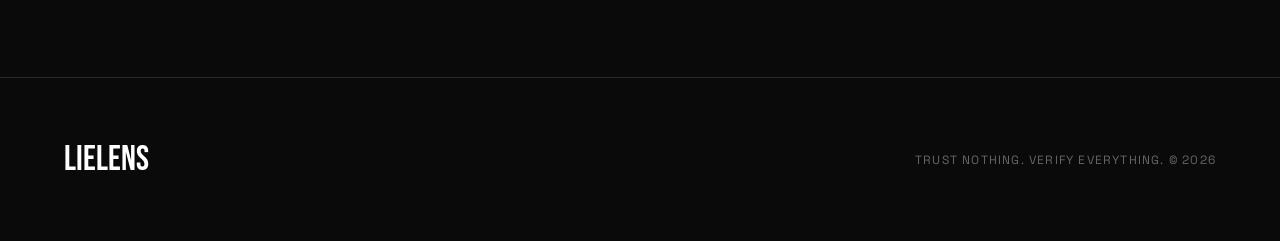
==== commit 8fccdcc0: "design: atmospheric infusion with live intel feed and cinematic hero" ====
--- a/static/index.html
+++ b/static/index.html
@@ -42,6 +42,7 @@
 
     <!-- HERO -->
     <section class="hero">
+        <div class="hero-visual" style="position: absolute; inset: 0; background: url('/static/hero_visual.png') center/cover no-repeat; opacity: 0.4; pointer-events: none;"></div>
         <div class="hero-content">
             <h1 class="hero-title">
                 <span class="title-line">UNMASK</span>
@@ -51,17 +52,21 @@
             <p class="hero-subtitle">Instantly detect manipulation, fake urgency, and psychological pressure. Paste any content and let our intelligence engine reveal what's hidden.</p>
         </div>
         
-        <div class="hero-badge">
-            <div class="badge-inner">
-                <span class="badge-text" style="font-family: var(--font-display); font-size: 3rem; color: var(--neon-red); line-height: 1;">TRUST<br>SCAN</span>
-                <span class="badge-version" style="display: block; font-family: var(--font-body); font-weight: 700; font-size: 0.8rem; letter-spacing: 0.15em; color: var(--neon-cyan); margin-top: 15px;">v2.0 ACTIVE</span>
+        <!-- INTELLIGENCE TICKER -->
+        <div class="intel-ticker">
+            <div class="ticker-inner">
+                <span>[ LIVE_DETECTION: URGENCY_SCRIPT_DETECTED_IN_FINANCIAL_AD ]</span>
+                <span>[ LIVE_DETECTION: FAKE_SOCIAL_PROOF_IDENTIFIED_IN_TECH_POST ]</span>
+                <span>[ LIVE_DETECTION: AUTHORITY_SIMULATION_SCAN_COMPLETE ]</span>
+                <span>[ LIVE_DETECTION: SCARCITY_BAIT_REVEALED_IN_COMMERCE_MAIL ]</span>
+                <span>[ LIVE_DETECTION: URGENCY_SCRIPT_DETECTED_IN_FINANCIAL_AD ]</span>
             </div>
         </div>
     </section>
 
     <!-- ANALYSIS SECTION -->
-    <section class="analysis-section" style="grid-template-columns: 1fr; max-width: 1000px;">
-        <div class="input-panel">
+    <section class="analysis-section" style="grid-template-columns: 1fr; max-width: 1000px; padding-top: 40px;">
+        <div class="input-panel glass-panel">
             <div class="panel-header" style="background: transparent; border-bottom: 1px solid var(--border-dim);">
                 <div class="panel-tag">SCANNER</div>
                 <div class="panel-tag" style="color: var(--text-dim);">READY FOR INPUT</div>
--- a/static/styles.css
+++ b/static/styles.css
@@ -41,18 +41,54 @@
     position: relative;
 }
 
-/* NOISE & GRAIN OVERLAY */
+/* SLEEK GRAIN OVERLAY */
 body::before {
     content: "";
     position: fixed;
-    top: -100%;
-    left: -100%;
-    width: 300%;
-    height: 300%;
-    background-image: url("https://www.transparenttextures.com/patterns/asfalt-dark.png");
-    opacity: 0.15;
+    inset: 0;
+    background: url("data:image/svg+xml,%3Csvg viewBox='0 0 200 200' xmlns='http://www.w3.org/2000/svg'%3E%3Cfilter id='noiseFilter'%3E%3CfeTurbulence type='fractalNoise' baseFrequency='0.65' numOctaves='3' stitchTiles='stitch'/%3E%3C/filter%3E%3Crect width='100%25' height='100%25' filter='url(%23noiseFilter)'/%3E%3C/svg%3E");
+    opacity: 0.04;
     pointer-events: none;
-    z-index: 9999;
+    z-index: 1000;
+}
+
+/* ATMOSPHERIC COMPONENTS */
+.glass-panel {
+    background: rgba(10, 10, 10, 0.7) !important;
+    backdrop-filter: blur(25px);
+    border: 1px solid var(--border-dim) !important;
+}
+
+.intel-ticker {
+    width: 100%;
+    overflow: hidden;
+    background: rgba(0, 255, 204, 0.05);
+    border-top: 1px solid rgba(0, 255, 204, 0.1);
+    border-bottom: 1px solid rgba(0, 255, 204, 0.1);
+    padding: 12px 0;
+    position: relative;
+    z-index: 10;
+}
+
+.ticker-inner {
+    display: flex;
+    white-space: nowrap;
+    animation: ticker-scroll 60s linear infinite;
+}
+
+.ticker-inner span {
+    font-family: var(--font-body);
+    font-size: 0.7rem;
+    font-weight: 700;
+    color: var(--neon-cyan);
+    margin-right: 60px;
+    letter-spacing: 0.15em;
+    opacity: 0.8;
+}
+
+@keyframes ticker-scroll {
+    0% { transform: translateX(0); }
+    100% { transform: translateX(-50%); }
 }
 
 /* SCANLINE EFFECT */
@@ -465,7 +501,7 @@
     letter-spacing: 0.1em;
 }
 
-.score-value {
+.score-value, .risk-badge {
     font-family: var(--font-display);
     font-size: 6rem;
     color: var(--neon-red);
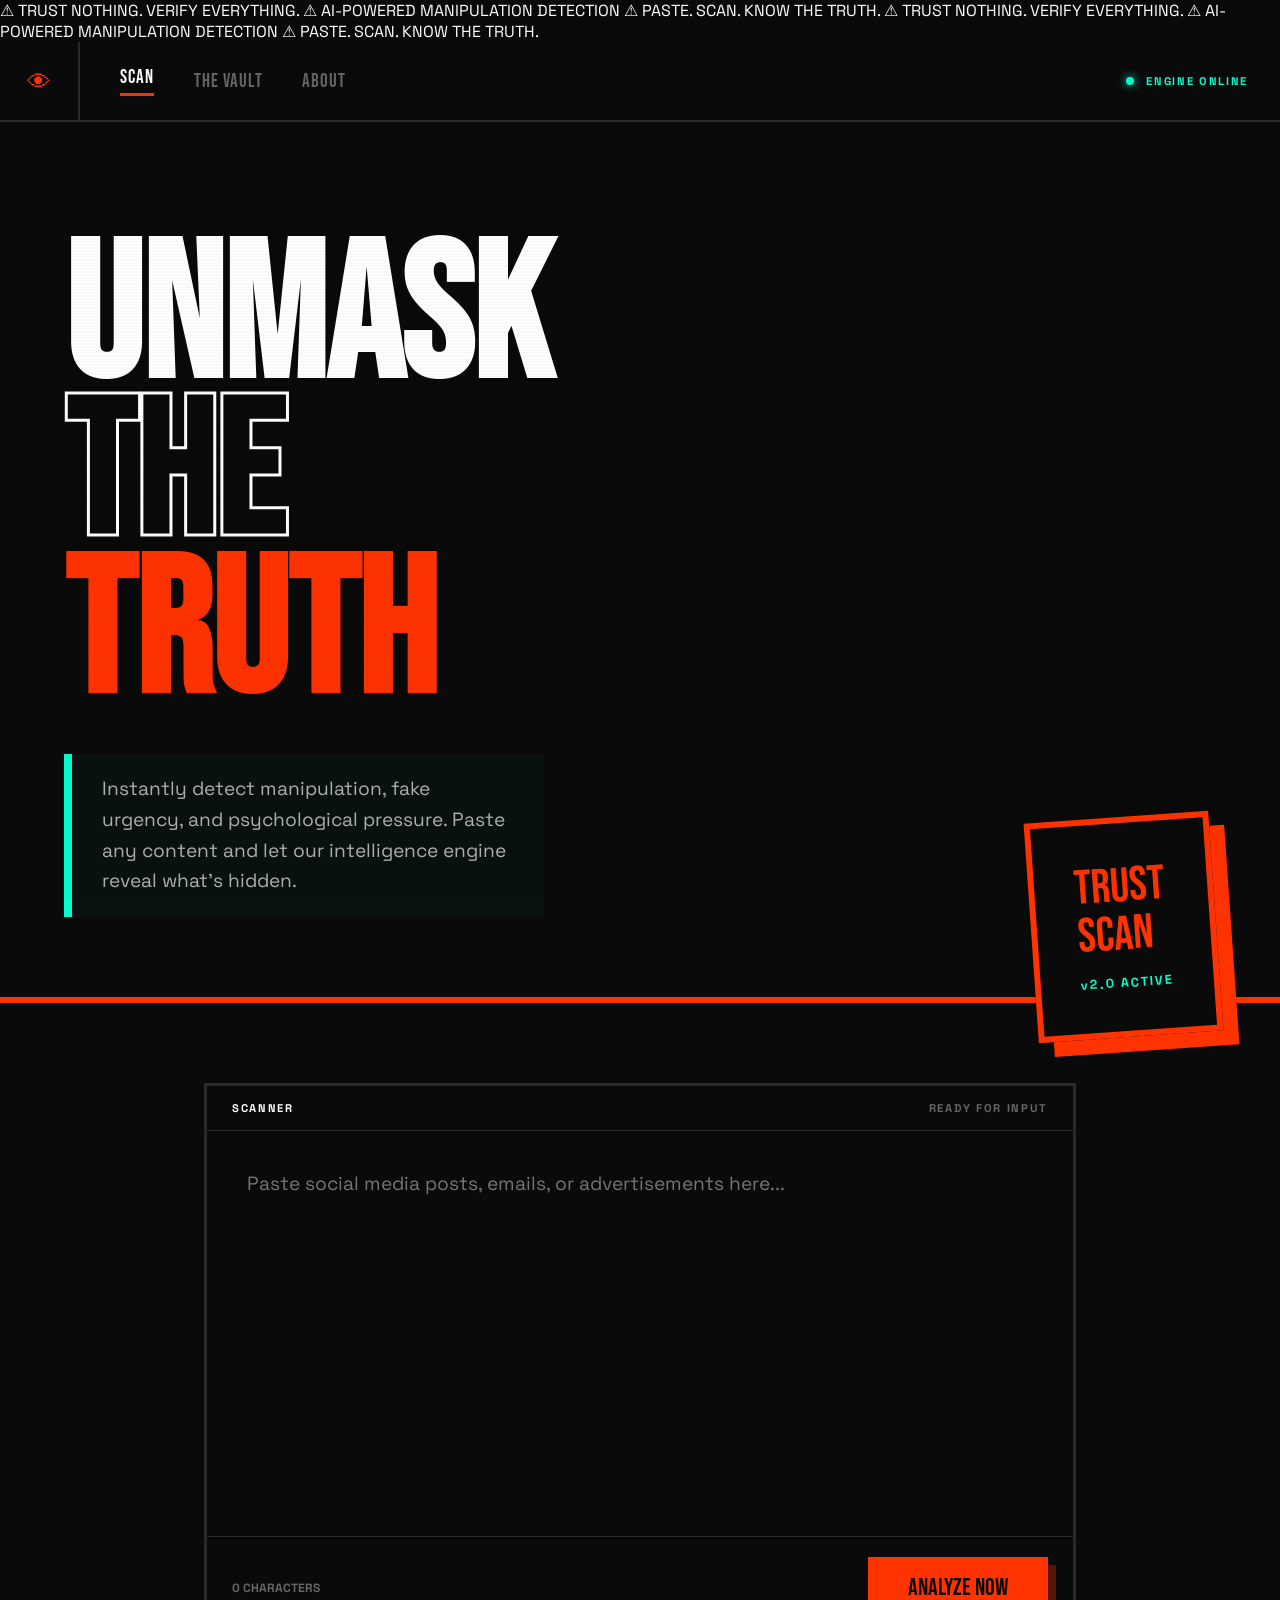
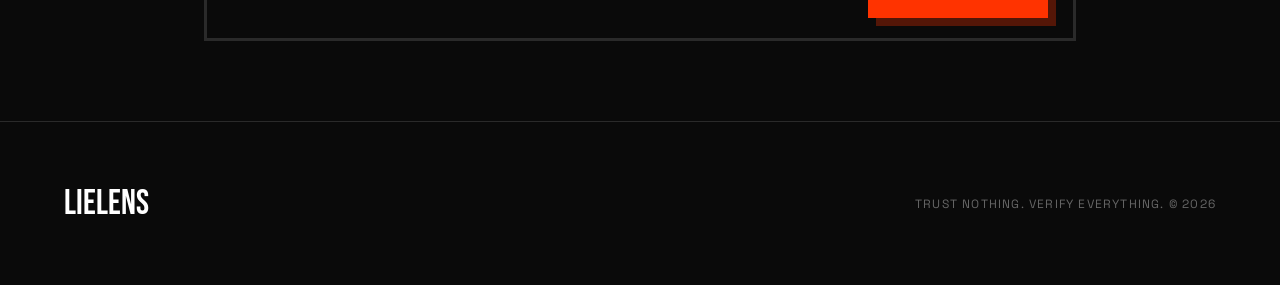
==== commit 6e912989: "final: polish typography and lock sleek human interface" ====
--- a/static/index.html
+++ b/static/index.html
@@ -42,7 +42,6 @@
 
     <!-- HERO -->
     <section class="hero">
-        <div class="hero-visual" style="position: absolute; inset: 0; background: url('/static/hero_visual.png') center/cover no-repeat; opacity: 0.4; pointer-events: none;"></div>
         <div class="hero-content">
             <h1 class="hero-title">
                 <span class="title-line">UNMASK</span>
@@ -52,21 +51,17 @@
             <p class="hero-subtitle">Instantly detect manipulation, fake urgency, and psychological pressure. Paste any content and let our intelligence engine reveal what's hidden.</p>
         </div>
         
-        <!-- INTELLIGENCE TICKER -->
-        <div class="intel-ticker">
-            <div class="ticker-inner">
-                <span>[ LIVE_DETECTION: URGENCY_SCRIPT_DETECTED_IN_FINANCIAL_AD ]</span>
-                <span>[ LIVE_DETECTION: FAKE_SOCIAL_PROOF_IDENTIFIED_IN_TECH_POST ]</span>
-                <span>[ LIVE_DETECTION: AUTHORITY_SIMULATION_SCAN_COMPLETE ]</span>
-                <span>[ LIVE_DETECTION: SCARCITY_BAIT_REVEALED_IN_COMMERCE_MAIL ]</span>
-                <span>[ LIVE_DETECTION: URGENCY_SCRIPT_DETECTED_IN_FINANCIAL_AD ]</span>
+        <div class="hero-badge">
+            <div class="badge-inner">
+                <span class="badge-text" style="font-family: var(--font-display); font-size: 3rem; color: var(--neon-red); line-height: 1;">TRUST<br>SCAN</span>
+                <span class="badge-version" style="display: block; font-family: var(--font-body); font-weight: 700; font-size: 0.8rem; letter-spacing: 0.15em; color: var(--neon-cyan); margin-top: 15px;">v2.0 ACTIVE</span>
             </div>
         </div>
     </section>
 
     <!-- ANALYSIS SECTION -->
-    <section class="analysis-section" style="grid-template-columns: 1fr; max-width: 1000px; padding-top: 40px;">
-        <div class="input-panel glass-panel">
+    <section class="analysis-section" style="grid-template-columns: 1fr; max-width: 1000px;">
+        <div class="input-panel">
             <div class="panel-header" style="background: transparent; border-bottom: 1px solid var(--border-dim);">
                 <div class="panel-tag">SCANNER</div>
                 <div class="panel-tag" style="color: var(--text-dim);">READY FOR INPUT</div>
--- a/static/styles.css
+++ b/static/styles.css
@@ -41,54 +41,18 @@
     position: relative;
 }
 
-/* SLEEK GRAIN OVERLAY */
+/* NOISE & GRAIN OVERLAY */
 body::before {
     content: "";
     position: fixed;
-    inset: 0;
-    background: url("data:image/svg+xml,%3Csvg viewBox='0 0 200 200' xmlns='http://www.w3.org/2000/svg'%3E%3Cfilter id='noiseFilter'%3E%3CfeTurbulence type='fractalNoise' baseFrequency='0.65' numOctaves='3' stitchTiles='stitch'/%3E%3C/filter%3E%3Crect width='100%25' height='100%25' filter='url(%23noiseFilter)'/%3E%3C/svg%3E");
-    opacity: 0.04;
+    top: -100%;
+    left: -100%;
+    width: 300%;
+    height: 300%;
+    background-image: url("https://www.transparenttextures.com/patterns/asfalt-dark.png");
+    opacity: 0.15;
     pointer-events: none;
-    z-index: 1000;
-}
-
-/* ATMOSPHERIC COMPONENTS */
-.glass-panel {
-    background: rgba(10, 10, 10, 0.7) !important;
-    backdrop-filter: blur(25px);
-    border: 1px solid var(--border-dim) !important;
-}
-
-.intel-ticker {
-    width: 100%;
-    overflow: hidden;
-    background: rgba(0, 255, 204, 0.05);
-    border-top: 1px solid rgba(0, 255, 204, 0.1);
-    border-bottom: 1px solid rgba(0, 255, 204, 0.1);
-    padding: 12px 0;
-    position: relative;
-    z-index: 10;
-}
-
-.ticker-inner {
-    display: flex;
-    white-space: nowrap;
-    animation: ticker-scroll 60s linear infinite;
-}
-
-.ticker-inner span {
-    font-family: var(--font-body);
-    font-size: 0.7rem;
-    font-weight: 700;
-    color: var(--neon-cyan);
-    margin-right: 60px;
-    letter-spacing: 0.15em;
-    opacity: 0.8;
-}
-
-@keyframes ticker-scroll {
-    0% { transform: translateX(0); }
-    100% { transform: translateX(-50%); }
+    z-index: 9999;
 }
 
 /* SCANLINE EFFECT */
